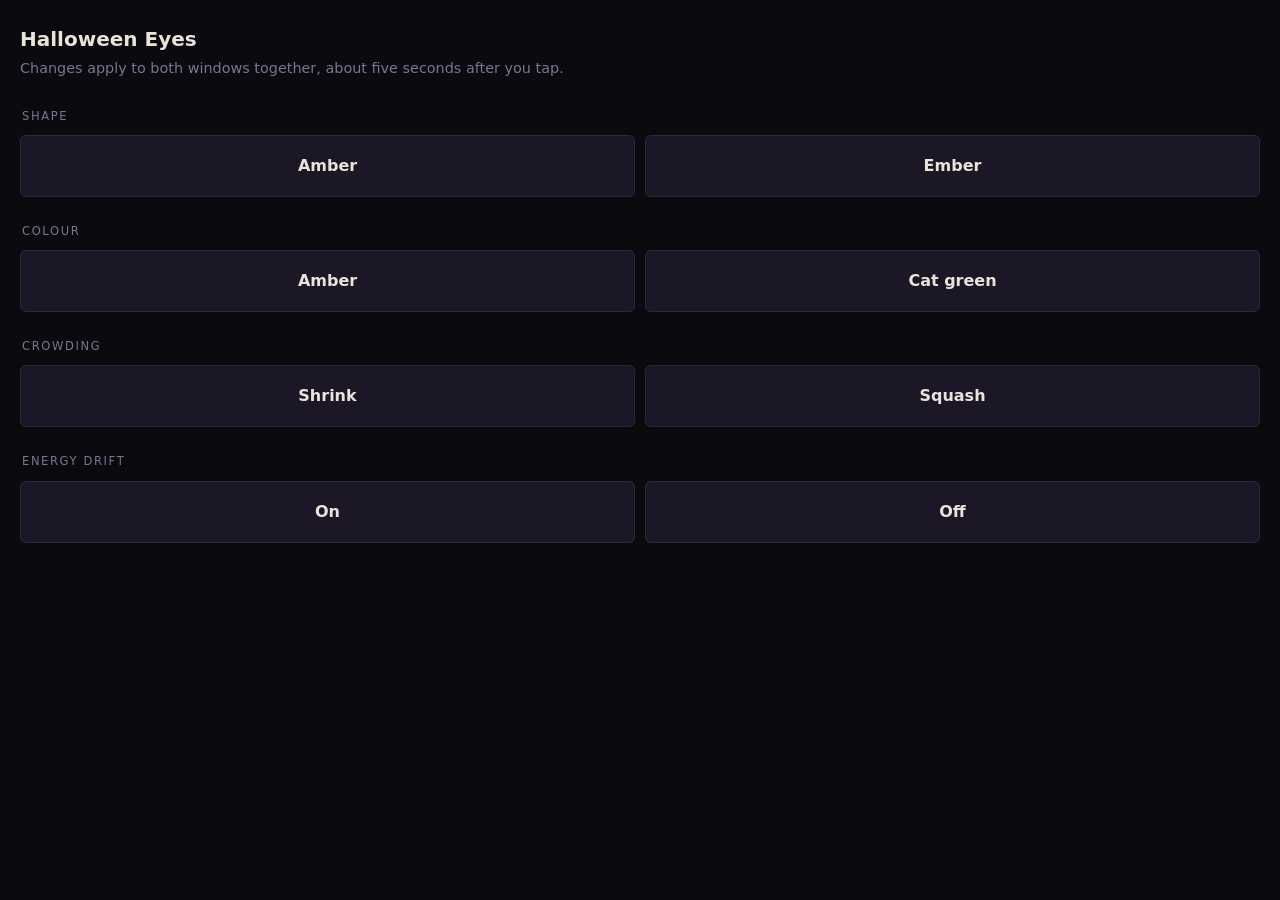
==== public/control.html @ 77be88e1 "feat: phone control page for style, crowding and energy drift Co-Authored-By: Claude Opus 5.5 <norep" ====
<!DOCTYPE html>
<!--
  Phone control page for the Halloween eyes.

  Four toggles (shape, colour, crowding, energy drift) that POST to /config on
  the show server. The server schedules the change a few seconds ahead so both
  windows switch on the same frame. The show never depends on this page — if it
  can't reach the Pi, the eyes keep running on their last config.

  Open from a phone on the same LAN:  http://<pi-ip>:8080/control.html
-->
<html lang="en">
<head>
<meta charset="UTF-8">
<meta name="viewport" content="width=device-width, initial-scale=1, viewport-fit=cover">
<title>Eyes Control</title>
<style>
  :root { color-scheme: dark; }
  body {
    margin: 0; padding: 24px 20px calc(24px + env(safe-area-inset-bottom, 0px));
    background: #0B0A0F; color: #E9E4DA;
    font: 16px/1.5 system-ui, -apple-system, sans-serif;
  }
  h1 { font-size: 1.25rem; margin: 0 0 4px; }
  p.sub { margin: 0 0 28px; color: #7C7490; font-size: .9rem; }
  fieldset { border: 0; padding: 0; margin: 0 0 26px; }
  legend {
    font-size: .72rem; letter-spacing: .14em; text-transform: uppercase;
    color: #7C7490; margin-bottom: 10px;
  }
  .row { display: flex; gap: 10px; }
  button {
    flex: 1; padding: 18px 12px; font: inherit; font-weight: 600;
    background: #1B1726; color: #E9E4DA;
    border: 1px solid #2E2839; border-radius: 6px; cursor: pointer;
  }
  button[aria-pressed="true"] { background: #F0A72C; color: #161018; border-color: #F0A72C; }
  #status { min-height: 1.5em; font-size: .88rem; color: #7C7490; }
</style>
</head>
<body>
  <h1>Halloween Eyes</h1>
  <p class="sub">Changes apply to both windows together, about five seconds after you tap.</p>

  <fieldset><legend>Shape</legend><div class="row">
    <button data-key="shape" data-value="amber">Amber</button>
    <button data-key="shape" data-value="ember">Ember</button>
  </div></fieldset>

  <fieldset><legend>Colour</legend><div class="row">
    <button data-key="palette" data-value="amber">Amber</button>
    <button data-key="palette" data-value="green">Cat green</button>
  </div></fieldset>

  <fieldset><legend>Crowding</legend><div class="row">
    <button data-key="crowdStyle" data-value="shrink">Shrink</button>
    <button data-key="crowdStyle" data-value="squash">Squash</button>
  </div></fieldset>

  <fieldset><legend>Energy drift</legend><div class="row">
    <button data-key="energyDrift" data-value="true">On</button>
    <button data-key="energyDrift" data-value="false">Off</button>
  </div></fieldset>

  <div id="status" role="status"></div>

<script type="module">
const UNREACHABLE = 'Cannot reach the Pi. The eyes keep running regardless.';

const statusEl = document.getElementById('status');
const buttons = [...document.querySelectorAll('button[data-key]')];

// data-value attributes are strings; energyDrift is a real boolean on the server,
// which compares type as well as value.
function parse(value) {
  return value === 'true' ? true : value === 'false' ? false : value;
}

function paint(config) {
  for (const b of buttons) {
    b.setAttribute('aria-pressed', String(config[b.dataset.key] === parse(b.dataset.value)));
  }
}

async function refresh() {
  try {
    const response = await fetch(`config.json?t=${Date.now()}`, { cache: 'no-store' });
    if (!response.ok) return;
    paint(await response.json());
    // Clear a stale outage message once the Pi answers again.
    if (statusEl.textContent === UNREACHABLE) statusEl.textContent = '';
  } catch {
    statusEl.textContent = UNREACHABLE;
  }
}

for (const b of buttons) {
  b.addEventListener('click', async () => {
    const payload = { [b.dataset.key]: parse(b.dataset.value) };
    statusEl.textContent = 'Sending…';
    try {
      const response = await fetch('config', {
        method: 'POST',
        headers: { 'Content-Type': 'application/json' },
        body: JSON.stringify(payload)
      });
      const data = await response.json();
      if (!response.ok) { statusEl.textContent = `Rejected: ${data.error}`; return; }
      paint(data);
      // Phone and Pi clocks may differ slightly; this is a hint, not a countdown.
      const seconds = Math.max(0, Math.round((data.effectiveAt - Date.now()) / 1000));
      statusEl.textContent = `Changing in ${seconds}s.`;
    } catch {
      statusEl.textContent = 'Could not reach the Pi.';
    }
  });
}

refresh();
setInterval(refresh, 5000);
</script>
</body>
</html>
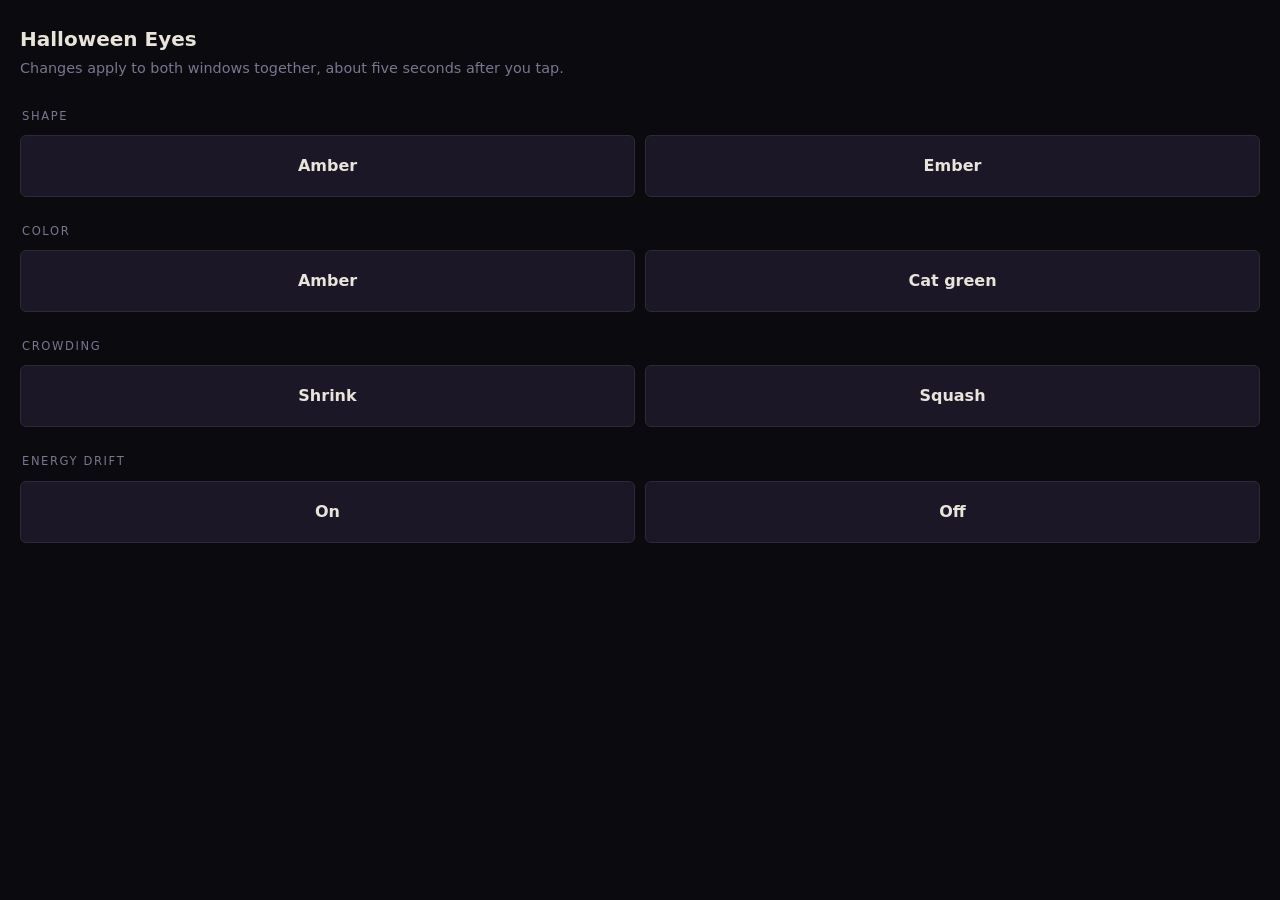
==== commit e6e1bc68: "fix: American spelling on the phone control page Co-Authored-By: Claude Opus 5.5 <noreply@anthropic." ====
--- a/public/control.html
+++ b/public/control.html
@@ -2,7 +2,7 @@
 <!--
   Phone control page for the Halloween eyes.
 
-  Four toggles (shape, colour, crowding, energy drift) that POST to /config on
+  Four toggles (shape, color, crowding, energy drift) that POST to /config on
   the show server. The server schedules the change a few seconds ahead so both
   windows switch on the same frame. The show never depends on this page — if it
   can't reach the Pi, the eyes keep running on their last config.
@@ -47,7 +47,7 @@
     <button data-key="shape" data-value="ember">Ember</button>
   </div></fieldset>
 
-  <fieldset><legend>Colour</legend><div class="row">
+  <fieldset><legend>Color</legend><div class="row">
     <button data-key="palette" data-value="amber">Amber</button>
     <button data-key="palette" data-value="green">Cat green</button>
   </div></fieldset>
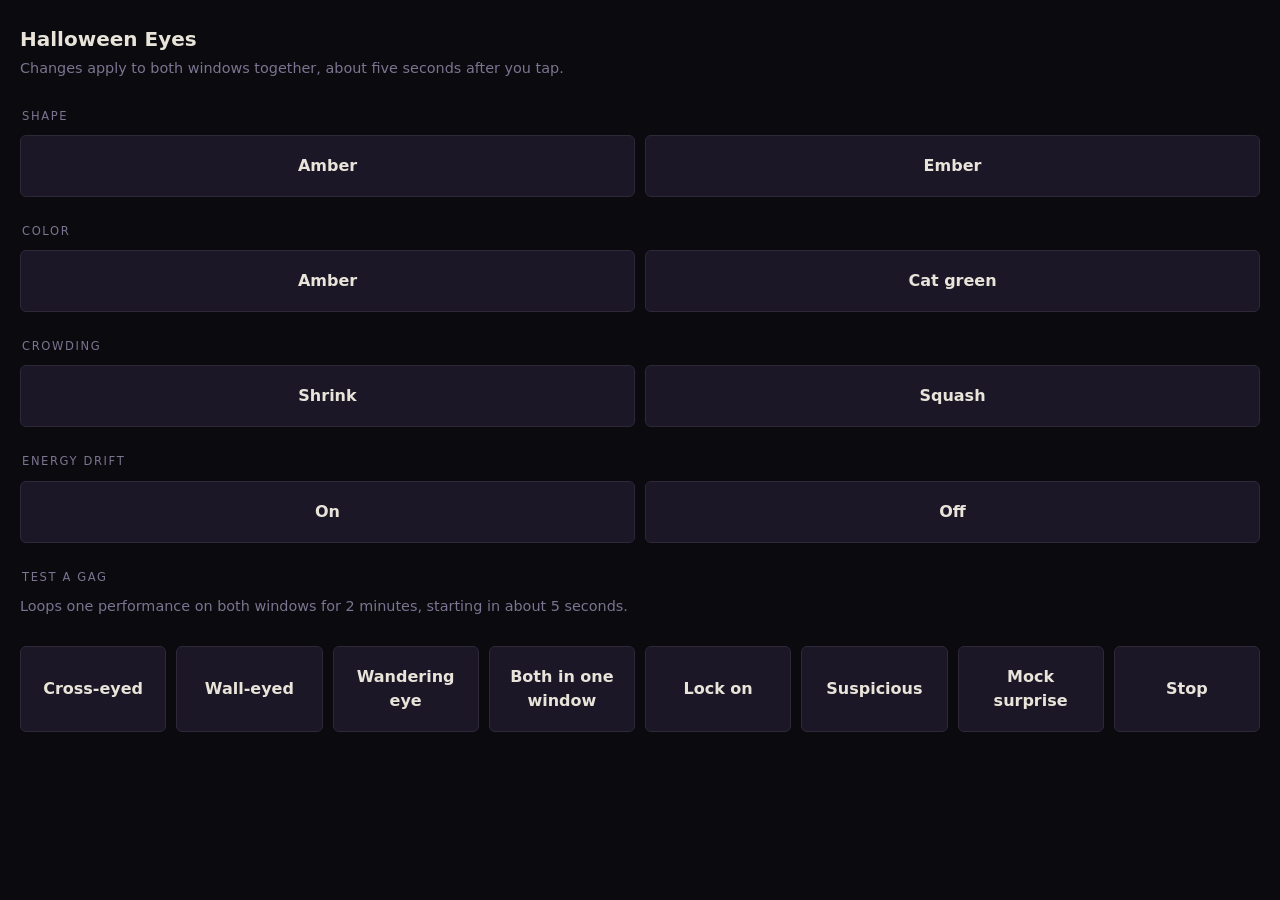
==== commit 72af1a43: "feat: test a gag from the URL or the phone control page Co-Authored-By: Claude Opus 5.5 <noreply@ant" ====
--- a/public/control.html
+++ b/public/control.html
@@ -28,7 +28,7 @@
     font-size: .72rem; letter-spacing: .14em; text-transform: uppercase;
     color: #7C7490; margin-bottom: 10px;
   }
-  .row { display: flex; gap: 10px; }
+  .row { display: flex; flex-wrap: wrap; gap: 10px; }
   button {
     flex: 1; padding: 18px 12px; font: inherit; font-weight: 600;
     background: #1B1726; color: #E9E4DA;
@@ -62,6 +62,19 @@
     <button data-key="energyDrift" data-value="false">Off</button>
   </div></fieldset>
 
+  <fieldset><legend>Test a gag</legend>
+    <p class="sub">Loops one performance on both windows for 2 minutes, starting in about 5 seconds.</p>
+    <div class="row">
+    <button data-key="testGag" data-value="crossEyed">Cross-eyed</button>
+    <button data-key="testGag" data-value="wallEyed">Wall-eyed</button>
+    <button data-key="testGag" data-value="wanderingEye">Wandering eye</button>
+    <button data-key="testGag" data-value="bothOneWindow">Both in one window</button>
+    <button data-key="testGag" data-value="lockOn">Lock on</button>
+    <button data-key="testGag" data-value="suspicious">Suspicious</button>
+    <button data-key="testGag" data-value="mockSurprise">Mock surprise</button>
+    <button data-key="testGag" data-value="off">Stop</button>
+  </div></fieldset>
+
   <div id="status" role="status"></div>
 
 <script type="module">
@@ -76,9 +89,15 @@
   return value === 'true' ? true : value === 'false' ? false : value;
 }
 
+const TEST_GAG_EXPIRY_MS = 120000; // matches director.js; a hint for the buttons only
+
 function paint(config) {
+  // A test gag stops by itself after two minutes, so show it as on only while it runs.
+  const testRunning = config.testGag !== 'off' && Date.now() < config.testGagAt + TEST_GAG_EXPIRY_MS;
   for (const b of buttons) {
-    b.setAttribute('aria-pressed', String(config[b.dataset.key] === parse(b.dataset.value)));
+    let pressed = config[b.dataset.key] === parse(b.dataset.value);
+    if (b.dataset.key === 'testGag') pressed = testRunning ? pressed : b.dataset.value === 'off';
+    b.setAttribute('aria-pressed', String(pressed));
   }
 }
 
@@ -109,7 +128,9 @@
       paint(data);
       // Phone and Pi clocks may differ slightly; this is a hint, not a countdown.
       const seconds = Math.max(0, Math.round((data.effectiveAt - Date.now()) / 1000));
-      statusEl.textContent = `Changing in ${seconds}s.`;
+      statusEl.textContent = payload.testGag && payload.testGag !== 'off'
+        ? `Test starts in ${seconds}s and loops for 2 minutes.`
+        : `Changing in ${seconds}s.`;
     } catch {
       statusEl.textContent = 'Could not reach the Pi.';
     }
